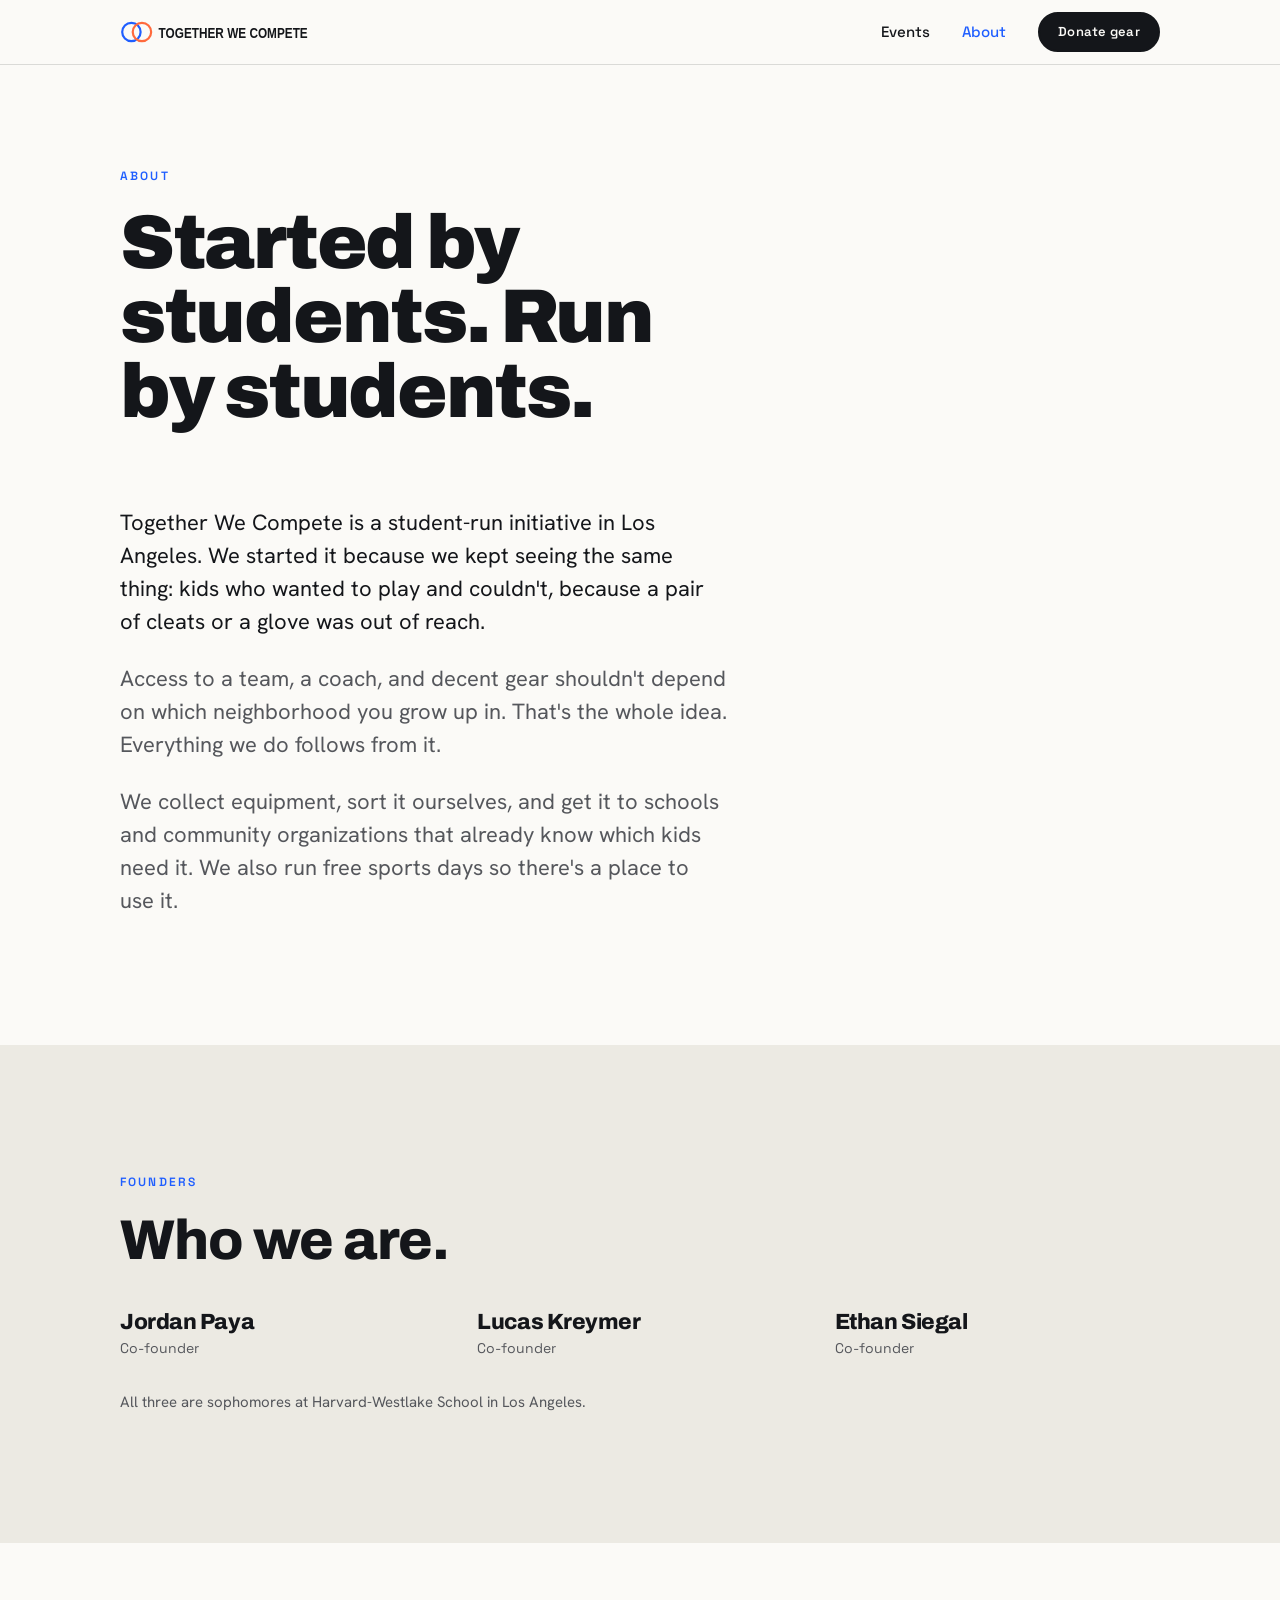
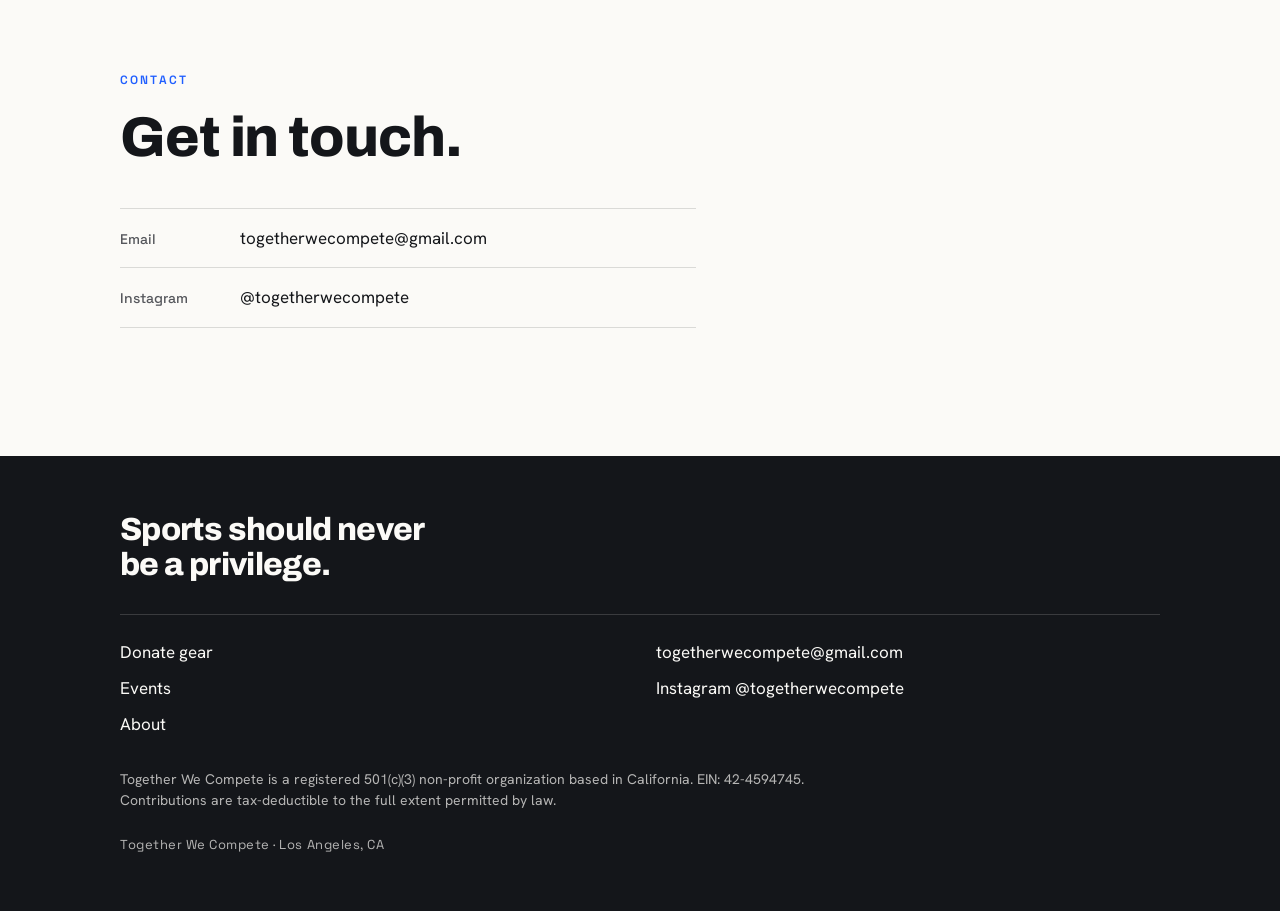
==== about.html @ 089eea36 "Events: Harvard-Westlake gear drive Oct 28 to Nov 19; date-range support Co-Authored-By: Claude Fabl" ====
<!DOCTYPE html>
<html lang="en">
<head>
  <meta charset="utf-8">
  <meta name="viewport" content="width=device-width, initial-scale=1">
  <title>About · Together We Compete</title>
  <meta name="description" content="Together We Compete was started by three students at Harvard-Westlake School in Los Angeles to get sports gear to kids who can't afford it.">
  <link rel="icon" href="assets/favicon.svg" type="image/svg+xml">
  <link rel="preconnect" href="https://fonts.googleapis.com">
  <link rel="preconnect" href="https://fonts.gstatic.com" crossorigin>
  <link href="https://fonts.googleapis.com/css2?family=Archivo:wght@800;900&family=Hanken+Grotesk:wght@400;500;600&family=Space+Grotesk:wght@500;600&display=swap" rel="stylesheet">
  <link rel="stylesheet" href="css/styles.css?v=d580a97">
</head>
<body>

  <a class="skip-link" href="#main">Skip to content</a>

  <!-- Shared header. If you change it here, change it in the other three pages too. -->
  <header class="site-header">
    <div class="container site-header__inner">
      <!-- Drop your logo file at assets/logo.svg. The placeholder there now is a stand-in. -->
      <a class="logo" href="index.html" aria-label="Together We Compete, home">
        <img src="assets/logo.svg" alt="Together We Compete" width="220" height="32">
      </a>

      <button class="nav-toggle" type="button" aria-expanded="false" aria-controls="site-nav">
        <span class="nav-toggle__label">Menu</span>
      </button>

      <nav class="site-nav" id="site-nav" aria-label="Main">
        <ul>
          <li><a href="events.html">Events</a></li>
          <li><a href="about.html" aria-current="page">About</a></li>
          <li><a class="button button--primary button--small" href="donate.html">Donate gear</a></li>
        </ul>
      </nav>
    </div>
  </header>

  <main id="main">

    <section class="page-head">
      <div class="container">
        <p class="eyebrow">About</p>
        <h1 class="page-head__title">Started by students. Run by students.</h1>
      </div>
    </section>

    <section class="section section--tight" aria-labelledby="why-heading">
      <div class="container">
        <h2 class="visually-hidden" id="why-heading">Why we do this</h2>
        <div class="prose">
        <p>Together We Compete is a student-run initiative in Los Angeles. We started it because we kept seeing the same thing: kids who wanted to play and couldn't, because a pair of cleats or a glove was out of reach.</p>
        <p>Access to a team, a coach, and decent gear shouldn't depend on which neighborhood you grow up in. That's the whole idea. Everything we do follows from it.</p>
        <p>We collect equipment, sort it ourselves, and get it to schools and community organizations that already know which kids need it. We also run free sports days so there's a place to use it.</p>
        </div>
      </div>
    </section>

    <section class="section section--alt" aria-labelledby="founders-heading">
      <div class="container">
        <p class="eyebrow">Founders</p>
        <h2 class="section__title" id="founders-heading">Who we are.</h2>
        <!-- Photos: drop files at assets/founders/jordan.jpg, lucas.jpg, ethan.jpg.
             Square or portrait, at least 800px wide. A missing file hides its slot. -->
        <ul class="founders">
          <li class="founder">
            <div class="founder__photo"><img src="assets/founders/jordan.jpg" alt="Jordan Paya" loading="lazy"></div>
            <h3 class="founder__name">Jordan Paya</h3>
            <p class="founder__role">Co-founder</p>
          </li>
          <li class="founder">
            <div class="founder__photo"><img src="assets/founders/lucas.jpg" alt="Lucas Kreymer" loading="lazy"></div>
            <h3 class="founder__name">Lucas Kreymer</h3>
            <p class="founder__role">Co-founder</p>
          </li>
          <li class="founder">
            <div class="founder__photo"><img src="assets/founders/ethan.jpg" alt="Ethan Siegal" loading="lazy"></div>
            <h3 class="founder__name">Ethan Siegal</h3>
            <p class="founder__role">Co-founder</p>
          </li>
        </ul>
        <p class="note">All three are sophomores at Harvard-Westlake School in Los Angeles.</p>
      </div>
    </section>

    <section class="section" aria-labelledby="contact-heading">
      <div class="container">
        <p class="eyebrow">Contact</p>
        <h2 class="section__title" id="contact-heading">Get in touch.</h2>
        <ul class="contact">
          <li><span class="contact__label">Email</span> <a href="mailto:togetherwecompete@gmail.com">togetherwecompete@gmail.com</a></li>
          <li><span class="contact__label">Instagram</span> <a href="https://instagram.com/togetherwecompete" rel="noopener">@togetherwecompete</a></li>
        </ul>
      </div>
    </section>
  </main>

  <!-- Shared footer. Same note as the header. -->
  <footer class="site-footer">
    <div class="container">
      <p class="site-footer__mission">Sports should never be a privilege.</p>
      <div class="site-footer__grid">
        <ul class="site-footer__links">
          <li><a href="donate.html">Donate gear</a></li>
          <li><a href="events.html">Events</a></li>
          <li><a href="about.html">About</a></li>
        </ul>
        <ul class="site-footer__links">
          <li><a href="mailto:togetherwecompete@gmail.com">togetherwecompete@gmail.com</a></li>
          <li><a href="https://instagram.com/togetherwecompete" rel="noopener">Instagram @togetherwecompete</a></li>
        </ul>
      </div>
      <p class="site-footer__legal">Together We Compete is a registered 501(c)(3) non-profit organization based in California. EIN: 42-4594745. Contributions are tax-deductible to the full extent permitted by law.</p>
      <p class="site-footer__meta">Together We Compete &middot; Los Angeles, CA</p>
    </div>
  </footer>

  <script src="js/main.js?v=d580a97"></script>
</body>
</html>
---- css/styles.css ----
/* Together We Compete — styles
   Mobile first. Breakpoints: 640px, 900px. */

:root {
  --ink: #14161a;
  --page: #fbfaf7;
  --surface: #eceae3;
  --body: #55575c;
  --blue: #1f5eff;
  --orange: #ff6a3d;
  --rule: rgba(20, 22, 26, 0.14);
  --rule-dark: rgba(251, 250, 247, 0.16);

  --font-head: "Archivo", "Arial Black", Arial, sans-serif;
  --font-body: "Hanken Grotesk", "Helvetica Neue", Arial, sans-serif;
  --font-label: "Space Grotesk", "Helvetica Neue", Arial, sans-serif;

  --container: 1120px;
  --gutter: 1.25rem;
  --section-y: 4.5rem;
}

@media (min-width: 640px) {
  :root { --gutter: 2rem; --section-y: 6rem; }
}
@media (min-width: 900px) {
  :root { --gutter: 2.5rem; --section-y: 8rem; }
}

/* Reset */
*, *::before, *::after { box-sizing: border-box; }
html { -webkit-text-size-adjust: 100%; scroll-behavior: smooth; }
@media (prefers-reduced-motion: reduce) { html { scroll-behavior: auto; } }
body {
  margin: 0;
  background: var(--page);
  color: var(--ink);
  font-family: var(--font-body);
  font-size: 1.0625rem;
  line-height: 1.55;
}
img { max-width: 100%; height: auto; display: block; }
h1, h2, h3, h4, p, ul, ol, dl, dd, figure { margin: 0; }
ul, ol { padding: 0; list-style: none; }
a { color: inherit; }
button, input, textarea { font: inherit; color: inherit; }

:focus-visible {
  outline: 3px solid var(--blue);
  outline-offset: 3px;
}
.band :focus-visible,
.site-footer :focus-visible {
  outline-color: var(--orange);
}

.skip-link {
  position: absolute;
  left: 1rem;
  top: -100%;
  z-index: 100;
  padding: 0.6rem 1rem;
  background: var(--ink);
  color: var(--page);
  text-decoration: none;
}
.skip-link:focus { top: 1rem; }

.container {
  width: 100%;
  max-width: var(--container);
  margin-inline: auto;
  padding-inline: var(--gutter);
}

/* Type */
.eyebrow {
  font-family: var(--font-label);
  font-weight: 600;
  font-size: 0.75rem;
  letter-spacing: 0.18em;
  text-transform: uppercase;
  color: var(--blue);
  margin-bottom: 1.25rem;
}
.band .eyebrow { color: var(--orange); }

h1, h2, h3, h4 {
  font-family: var(--font-head);
  font-weight: 800;
  letter-spacing: -0.02em;
  line-height: 1.05;
  text-wrap: balance;
}

.hero__title {
  font-weight: 900;
  font-size: clamp(2.75rem, 11vw, 4.75rem);
  letter-spacing: -0.03em;
  line-height: 0.95;
  max-width: 12ch;
}
.section__title {
  font-size: clamp(2rem, 6.5vw, 3.5rem);
  max-width: 18ch;
}
.section__lede,
.hero__lede {
  color: var(--body);
  font-size: 1.125rem;
  max-width: 34rem;
  margin-top: 1.5rem;
}
.band .section__lede { color: rgba(251, 250, 247, 0.78); }
.hero__lede { font-size: clamp(1.125rem, 2.4vw, 1.375rem); margin-top: 2rem; }

.placeholder {
  color: var(--orange);
  font-family: var(--font-label);
  font-weight: 500;
}
/* Orange fails contrast on light backgrounds, so placeholders there use blue. */
.section .placeholder,
.page-head .placeholder { color: var(--blue); }

/* Buttons */
.button {
  display: inline-flex;
  align-items: center;
  justify-content: center;
  min-height: 3.25rem;
  padding: 0 1.5rem;
  font-family: var(--font-label);
  font-weight: 600;
  font-size: 0.9375rem;
  letter-spacing: 0.02em;
  text-decoration: none;
  border: 2px solid var(--ink);
  border-radius: 999px;
  cursor: pointer;
  transition: background-color 120ms ease, color 120ms ease, border-color 120ms ease;
}
.button--primary { background: var(--ink); color: var(--page); }
.button--primary:hover { background: var(--blue); border-color: var(--blue); }
.button--secondary { background: transparent; color: var(--ink); }
.button--secondary:hover { border-color: var(--blue); color: var(--blue); }
.button--light { background: var(--page); color: var(--ink); border-color: var(--page); }
.button--light:hover { background: var(--orange); border-color: var(--orange); }
.button--small { min-height: 2.5rem; padding: 0 1.125rem; font-size: 0.8125rem; }
.button-row { display: flex; flex-wrap: wrap; gap: 0.75rem; margin-top: 2.5rem; }
.button-row .button { flex: 1 1 auto; }
@media (min-width: 640px) { .button-row .button { flex: 0 0 auto; } }

/* Header */
.site-header {
  position: sticky;
  top: 0;
  z-index: 50;
  background: var(--page);
  border-bottom: 1px solid var(--rule);
}
.site-header__inner {
  display: flex;
  align-items: center;
  justify-content: space-between;
  gap: 1rem;
  min-height: 4rem;
  flex-wrap: wrap;
}
.logo img { height: 28px; width: auto; }

.nav-toggle {
  background: none;
  border: 2px solid var(--ink);
  border-radius: 999px;
  padding: 0.4rem 1rem;
  font-family: var(--font-label);
  font-weight: 600;
  font-size: 0.8125rem;
  letter-spacing: 0.08em;
  text-transform: uppercase;
  cursor: pointer;
}
.nav-toggle[aria-expanded="true"] .nav-toggle__label::after { content: " ×"; }

.site-nav { display: none; flex-basis: 100%; padding-bottom: 1rem; }
.site-nav.is-open { display: block; }
.site-nav ul { display: flex; flex-direction: column; gap: 0.25rem; }
.site-nav a:not(.button) {
  display: block;
  padding: 0.75rem 0;
  font-family: var(--font-label);
  font-weight: 500;
  font-size: 0.9375rem;
  text-decoration: none;
  border-bottom: 1px solid var(--rule);
}
.site-nav a:not(.button):hover,
.site-nav a[aria-current="page"] { color: var(--blue); }
.site-nav .button { margin-top: 0.75rem; align-self: flex-start; }

@media (min-width: 900px) {
  .nav-toggle { display: none; }
  .site-nav { display: block; flex-basis: auto; padding: 0; }
  .site-nav ul { flex-direction: row; align-items: center; gap: 2rem; }
  .site-nav a:not(.button) { padding: 0; border: 0; }
  .site-nav .button { margin: 0; }
}

/* Sections */
.hero { padding-block: calc(var(--section-y) * 0.9) var(--section-y); }
.hero__inner { display: grid; gap: 3rem; }
.hero__visual {
  position: relative;
  aspect-ratio: 4 / 3;
}
.hero__visual canvas {
  position: absolute;
  inset: 0;
  width: 100%;
  height: 100%;
  display: block;
  opacity: 0;
  transition: opacity 600ms ease;
  touch-action: pan-y;
  cursor: grab;
}
.hero__visual canvas.is-ready { opacity: 1; }
.hero__visual canvas.is-grabbing { cursor: grabbing; }
@media (min-width: 900px) {
  .hero { padding-block: calc(var(--section-y) * 0.75) var(--section-y); }
  .hero__inner { grid-template-columns: 1.15fr 0.85fr; align-items: center; gap: 4rem; }
  .hero__visual { aspect-ratio: 4 / 5; }
}
.section { padding-block: var(--section-y); }
.section--tight { padding-top: 0; }
[id] { scroll-margin-top: 4.5rem; }

.page-head { padding-block: calc(var(--section-y) * 0.8) calc(var(--section-y) * 0.6); }
.page-head__title {
  font-weight: 900;
  font-size: clamp(2.5rem, 9vw, 4.75rem);
  letter-spacing: -0.03em;
  line-height: 0.98;
  max-width: 14ch;
}

.band { background: var(--ink); color: var(--page); padding-block: var(--section-y); }
.band__inner { display: grid; gap: 2rem; }
.band__action { display: flex; align-items: end; }
.band__action .button { width: 100%; }
@media (min-width: 640px) { .band__action .button { width: auto; } }
@media (min-width: 900px) {
  .band__inner { grid-template-columns: 1fr auto; align-items: end; gap: 4rem; }
}

.section__more { margin-top: 2rem; font-family: var(--font-label); font-weight: 600; font-size: 0.9375rem; }
.section__more a { text-decoration: none; border-bottom: 2px solid var(--ink); padding-bottom: 0.15rem; }
.section__more a:hover { color: var(--blue); border-color: var(--blue); }

.visually-hidden {
  position: absolute;
  width: 1px; height: 1px;
  padding: 0; margin: -1px;
  overflow: hidden;
  clip: rect(0 0 0 0);
  white-space: nowrap;
  border: 0;
}

/* Prose (about page) */
.prose { max-width: 38rem; }
.prose p { font-size: clamp(1.125rem, 2.2vw, 1.375rem); line-height: 1.5; }
.prose p + p { margin-top: 1.5rem; }
.prose p:first-of-type { color: var(--ink); }
.prose p:not(:first-of-type) { color: var(--body); }
.section--alt { background: var(--surface); }

/* Steps */
.steps {
  display: grid;
  gap: 2.5rem;
  margin-top: 3.5rem;
  padding-top: 2.5rem;
  border-top: 1px solid var(--rule);
}
@media (min-width: 900px) { .steps { grid-template-columns: repeat(3, 1fr); gap: 3rem; } }
.step__number {
  display: block;
  font-family: var(--font-label);
  font-weight: 600;
  font-size: 0.8125rem;
  letter-spacing: 0.18em;
  color: var(--blue);
  margin-bottom: 1rem;
}
.step__title { font-size: 1.5rem; margin-bottom: 0.75rem; }
.step p { color: var(--body); max-width: 28rem; }

/* Donate */
.split { display: grid; gap: 2.5rem; }
@media (min-width: 640px) { .split { grid-template-columns: 1fr 1fr; gap: 3rem; } }
.list-heading { font-size: 1.25rem; margin-bottom: 1rem; }
.plain-list li {
  padding: 0.6rem 0;
  border-bottom: 1px solid var(--rule);
}
.note { color: var(--body); margin-top: 1.25rem; font-size: 0.9375rem; }

.methods { display: grid; gap: 1.5rem; margin-top: 3rem; max-width: 44rem; }
@media (min-width: 640px) { .methods { grid-template-columns: repeat(2, 1fr); gap: 2rem; } }
.method { padding-top: 1rem; border-top: 2px solid var(--ink); }
.method__title { font-size: 1.125rem; margin-bottom: 0.5rem; }
.method p { color: var(--body); font-size: 0.9375rem; }

/* Form */
.form { margin-top: 4rem; max-width: 44rem; }
.form__title { font-size: 1.5rem; margin-bottom: 1.75rem; }
.form__grid { display: grid; gap: 1.25rem; }
@media (min-width: 640px) {
  .form__grid { grid-template-columns: 1fr 1fr; gap: 1.5rem 1.25rem; }
  .field--full { grid-column: 1 / -1; }
}
.field { display: flex; flex-direction: column; gap: 0.4rem; }
fieldset.field { border: 0; padding: 0; margin: 0; min-width: 0; }
.field label, .field legend {
  font-family: var(--font-label);
  font-weight: 500;
  font-size: 0.875rem;
  padding: 0;
}
.optional { color: var(--body); font-weight: 400; }
.field input[type="text"],
.field input[type="email"],
.field input[type="tel"],
.field input[type="number"],
.field textarea {
  width: 100%;
  padding: 0.8rem 0.9rem;
  background: var(--page);
  border: 1.5px solid var(--ink);
  border-radius: 6px;
}
.field textarea { resize: vertical; }
.field input::placeholder, .field textarea::placeholder { color: #7a7c80; }
.radio-group { display: flex; flex-wrap: wrap; gap: 0.5rem 1.5rem; margin-top: 0.25rem; }
.radio { display: inline-flex; align-items: center; gap: 0.5rem; font-family: var(--font-body); font-size: 1rem; }
.radio input { width: 1.125rem; height: 1.125rem; accent-color: var(--blue); margin: 0; }
.form .button { margin-top: 1.75rem; width: 100%; }
@media (min-width: 640px) { .form .button { width: auto; } }
.form__notice {
  margin-top: 1rem;
  padding: 0.9rem 1rem;
  border-left: 3px solid var(--orange);
  color: var(--ink);
  font-size: 0.9375rem;
}

/* Events */
.events { margin-top: 3rem; border-top: 1px solid var(--rule); }
.events--top { margin-top: 0; }
.events--top + .events-empty { margin-top: 0; }
.event {
  display: grid;
  gap: 0.35rem 1.5rem;
  padding: 1.75rem 0;
  border-bottom: 1px solid var(--rule);
  grid-template-columns: 5rem 1fr;
  grid-template-areas:
    "date sport"
    "date title"
    "date where"
    "date desc"
    "date link";
}
.event__date {
  grid-area: date;
  font-family: var(--font-head);
  font-weight: 800;
  letter-spacing: -0.02em;
  line-height: 1;
}
.event__date-month {
  display: block;
  font-family: var(--font-label);
  font-weight: 600;
  font-size: 0.75rem;
  letter-spacing: 0.18em;
  text-transform: uppercase;
  color: var(--blue);
  margin-bottom: 0.35rem;
}
.event__date-day { font-size: 2.25rem; }
.event__date-through {
  display: block;
  margin-top: 0.4rem;
  font-family: var(--font-label);
  font-weight: 500;
  font-size: 0.75rem;
  letter-spacing: 0.04em;
  color: var(--body);
  white-space: nowrap;
}
.event__sport {
  grid-area: sport;
  font-family: var(--font-label);
  font-weight: 500;
  font-size: 0.8125rem;
  letter-spacing: 0.08em;
  text-transform: uppercase;
  color: var(--body);
}
.event__title { grid-area: title; font-size: 1.375rem; }
.event__where { grid-area: where; color: var(--body); }
.event__desc { grid-area: desc; color: var(--body); margin-top: 0.5rem; max-width: 36rem; }
.event__link { grid-area: link; margin-top: 0.5rem; font-family: var(--font-label); font-weight: 600; font-size: 0.9375rem; }
.event__link:hover { color: var(--blue); }
@media (min-width: 640px) {
  .event { grid-template-columns: 7rem 1fr auto; grid-template-areas:
    "date sport link"
    "date title link"
    "date where link"
    "date desc link"; align-items: start; }
  .event__link { margin-top: 0.25rem; align-self: center; }
}
.events-empty {
  margin-top: 3rem;
  padding: 2rem 0;
  border-top: 1px solid var(--rule);
  border-bottom: 1px solid var(--rule);
  color: var(--body);
  max-width: 32rem;
}

/* Facts */
.facts { max-width: 36rem; margin-top: 2.5rem; }
.facts li { padding: 1rem 0; border-top: 1px solid var(--rule); font-size: 1.0625rem; }
.facts li:last-child { border-bottom: 1px solid var(--rule); }

/* Founders */
.founders { display: grid; gap: 2rem; margin-top: 2.5rem; }
@media (min-width: 640px) { .founders { grid-template-columns: repeat(3, 1fr); gap: 2rem; } }
.founder { display: grid; gap: 0.25rem; }
.founder__photo {
  aspect-ratio: 1 / 1;
  overflow: hidden;
  border-radius: 12px;
  background: var(--page);
  margin-bottom: 0.75rem;
}
.founder__photo img { width: 100%; height: 100%; object-fit: cover; }
.founder__name { font-size: 1.375rem; }
.founder__role { color: var(--body); font-family: var(--font-label); font-size: 0.875rem; }
.founders + .note { margin-top: 2rem; }

/* Pillars (Mini Olympics) */
.pillars { display: grid; gap: 2rem; margin-top: 3rem; }
@media (min-width: 900px) { .pillars { grid-template-columns: repeat(3, 1fr); gap: 2.5rem; } }
.pillar { padding-top: 1.25rem; border-top: 2px solid var(--blue); }
.pillar__title { font-size: 1.25rem; margin-bottom: 0.6rem; }
.pillar p { color: var(--body); max-width: 26rem; }

/* Contact */
.contact { margin-top: 2.5rem; max-width: 36rem; }
.contact li { display: flex; gap: 1.5rem; align-items: baseline; padding: 1rem 0; border-top: 1px solid var(--rule); }
.contact li:last-child { border-bottom: 1px solid var(--rule); }
.contact__label { flex: 0 0 6rem; font-family: var(--font-label); font-weight: 500; font-size: 0.875rem; color: var(--body); }
.contact a { text-decoration: none; }
.contact a:hover { text-decoration: underline; }

/* Footer */
.site-footer {
  background: var(--ink);
  color: var(--page);
  padding-block: 3.5rem;
}
.site-footer__mission {
  font-family: var(--font-head);
  font-weight: 800;
  font-size: clamp(1.5rem, 4vw, 2rem);
  letter-spacing: -0.02em;
  line-height: 1.1;
  max-width: 16ch;
}
.site-footer__grid {
  display: grid;
  gap: 1.5rem;
  margin-top: 2rem;
  padding-top: 1.5rem;
  border-top: 1px solid var(--rule-dark);
}
@media (min-width: 640px) { .site-footer__grid { grid-template-columns: 1fr 1fr; gap: 2rem; } }
.site-footer__links { display: flex; flex-direction: column; gap: 0.6rem; }
.site-footer__links a[aria-current="page"] { color: var(--orange); }
.site-footer__links a { text-decoration: none; }
.site-footer__links a:hover { text-decoration: underline; }
.site-footer__legal {
  margin-top: 2rem;
  max-width: 44rem;
  font-size: 0.875rem;
  line-height: 1.5;
  color: rgba(251, 250, 247, 0.7);
}
.site-footer__meta {
  margin-top: 1.5rem;
  font-family: var(--font-label);
  font-size: 0.8125rem;
  letter-spacing: 0.04em;
  color: rgba(251, 250, 247, 0.7);
}
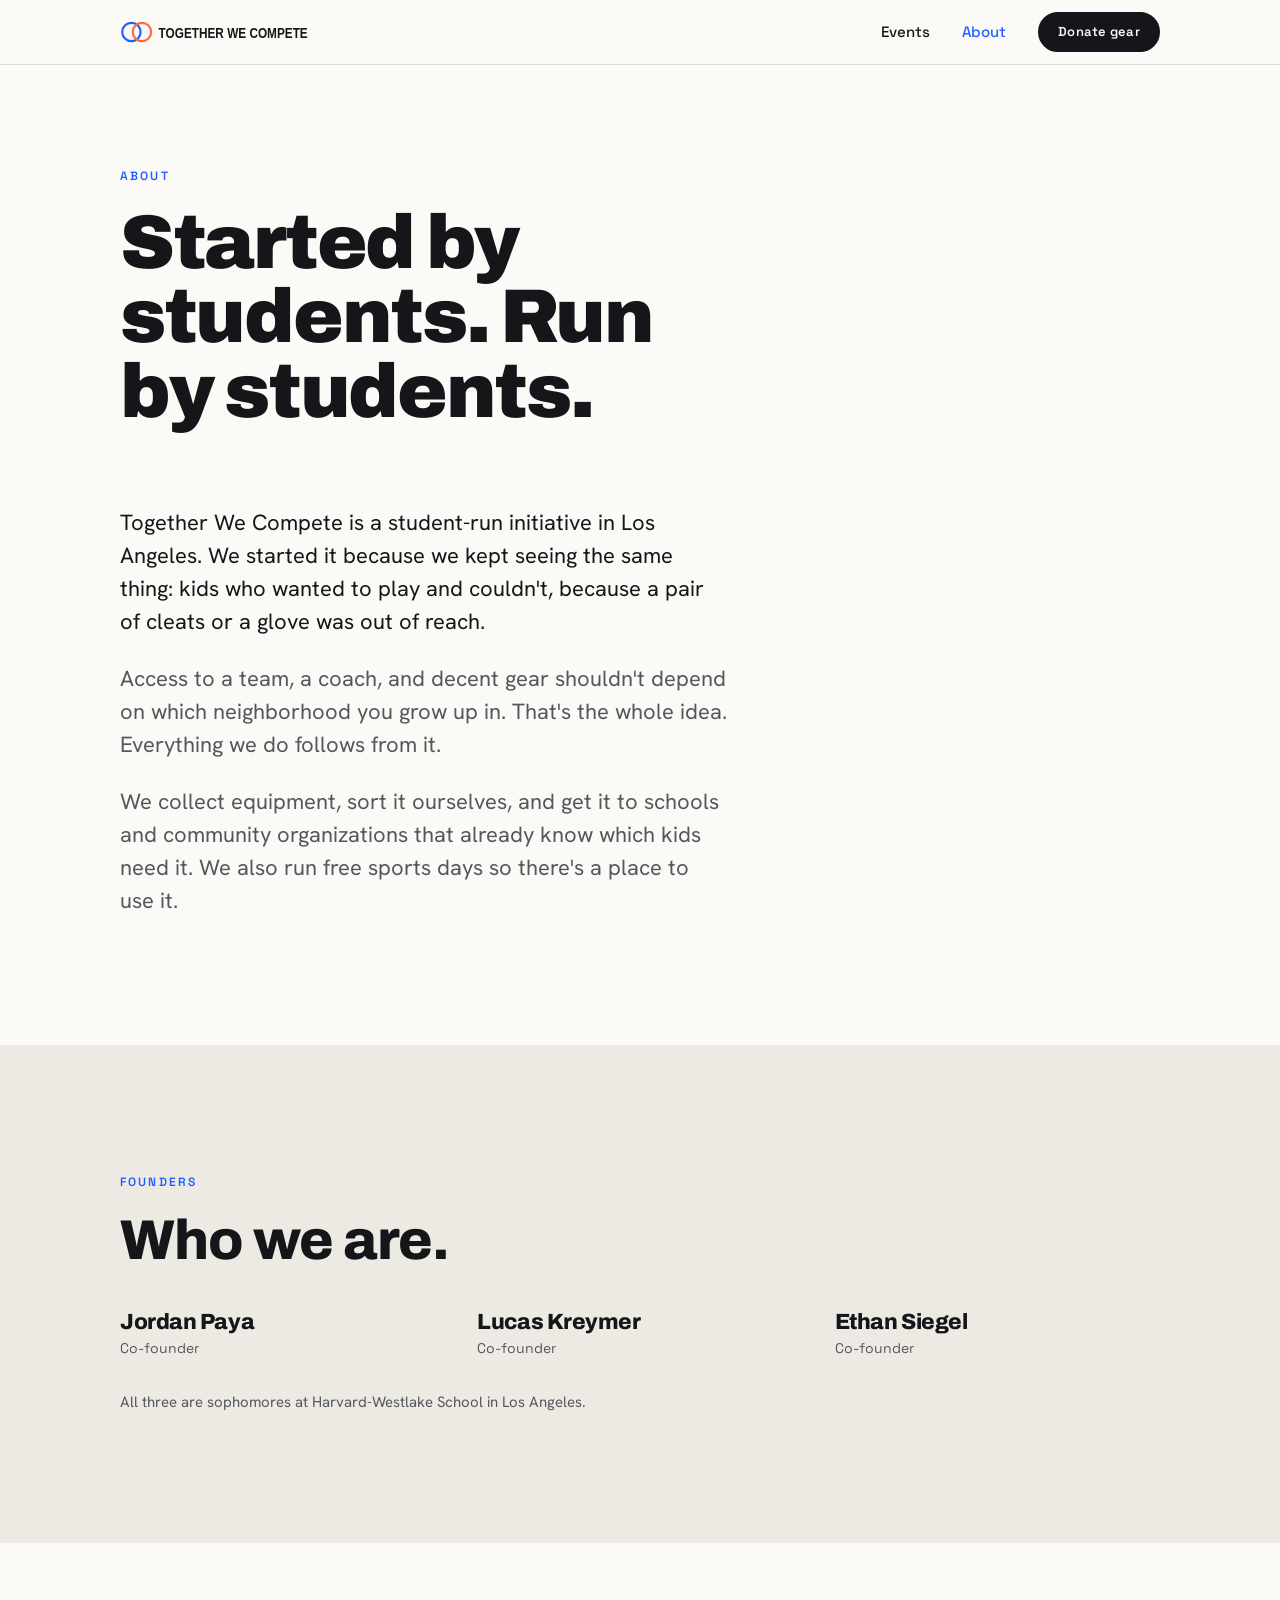
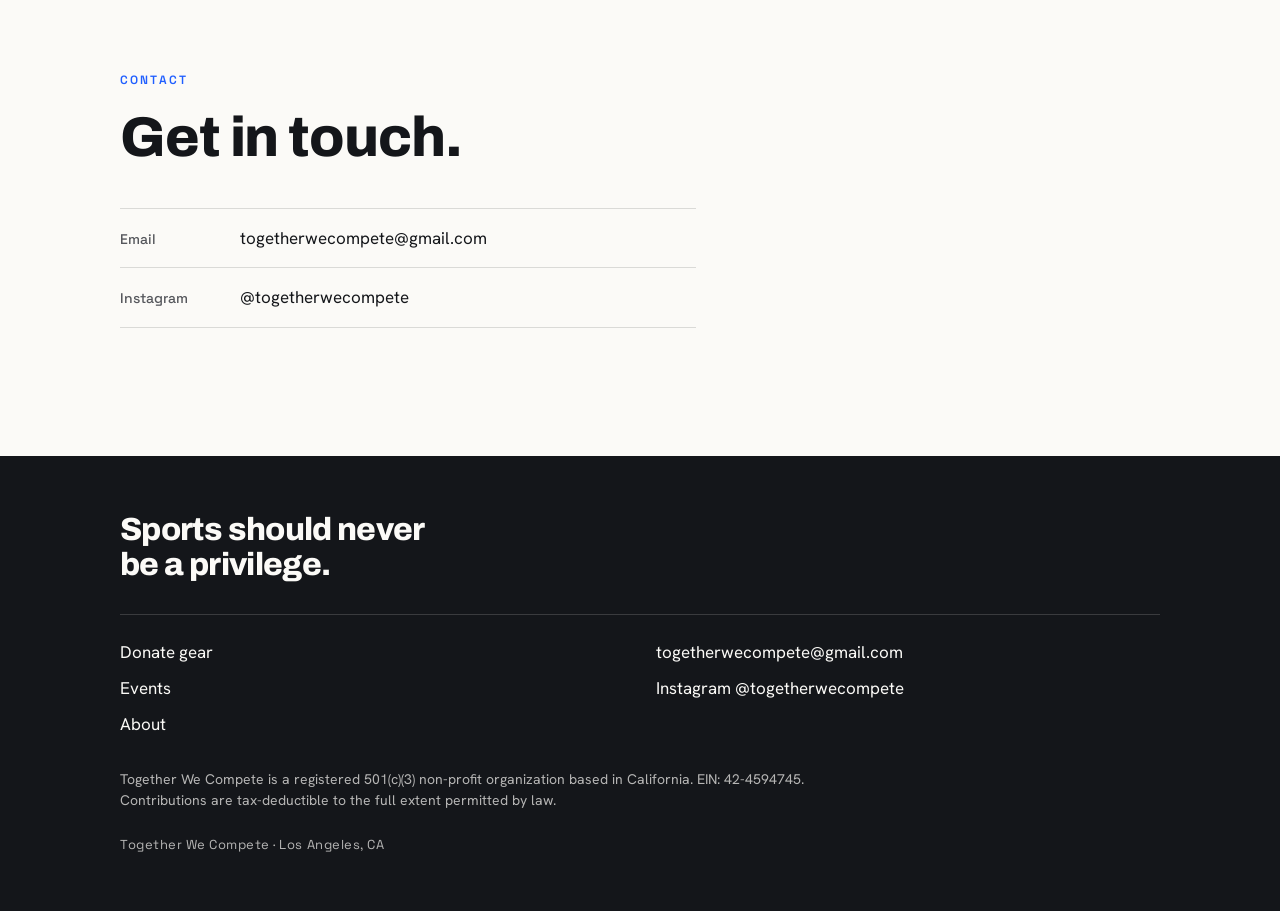
==== commit 3a9bfd8d: "Fix spelling: Ethan Siegel Co-Authored-By: Claude Fable 5.1 <noreply@anthropic.com>" ====
--- a/about.html
+++ b/about.html
@@ -75,8 +75,8 @@
             <p class="founder__role">Co-founder</p>
           </li>
           <li class="founder">
-            <div class="founder__photo"><img src="assets/founders/ethan.jpg" alt="Ethan Siegal" loading="lazy"></div>
-            <h3 class="founder__name">Ethan Siegal</h3>
+            <div class="founder__photo"><img src="assets/founders/ethan.jpg" alt="Ethan Siegel" loading="lazy"></div>
+            <h3 class="founder__name">Ethan Siegel</h3>
             <p class="founder__role">Co-founder</p>
           </li>
         </ul>
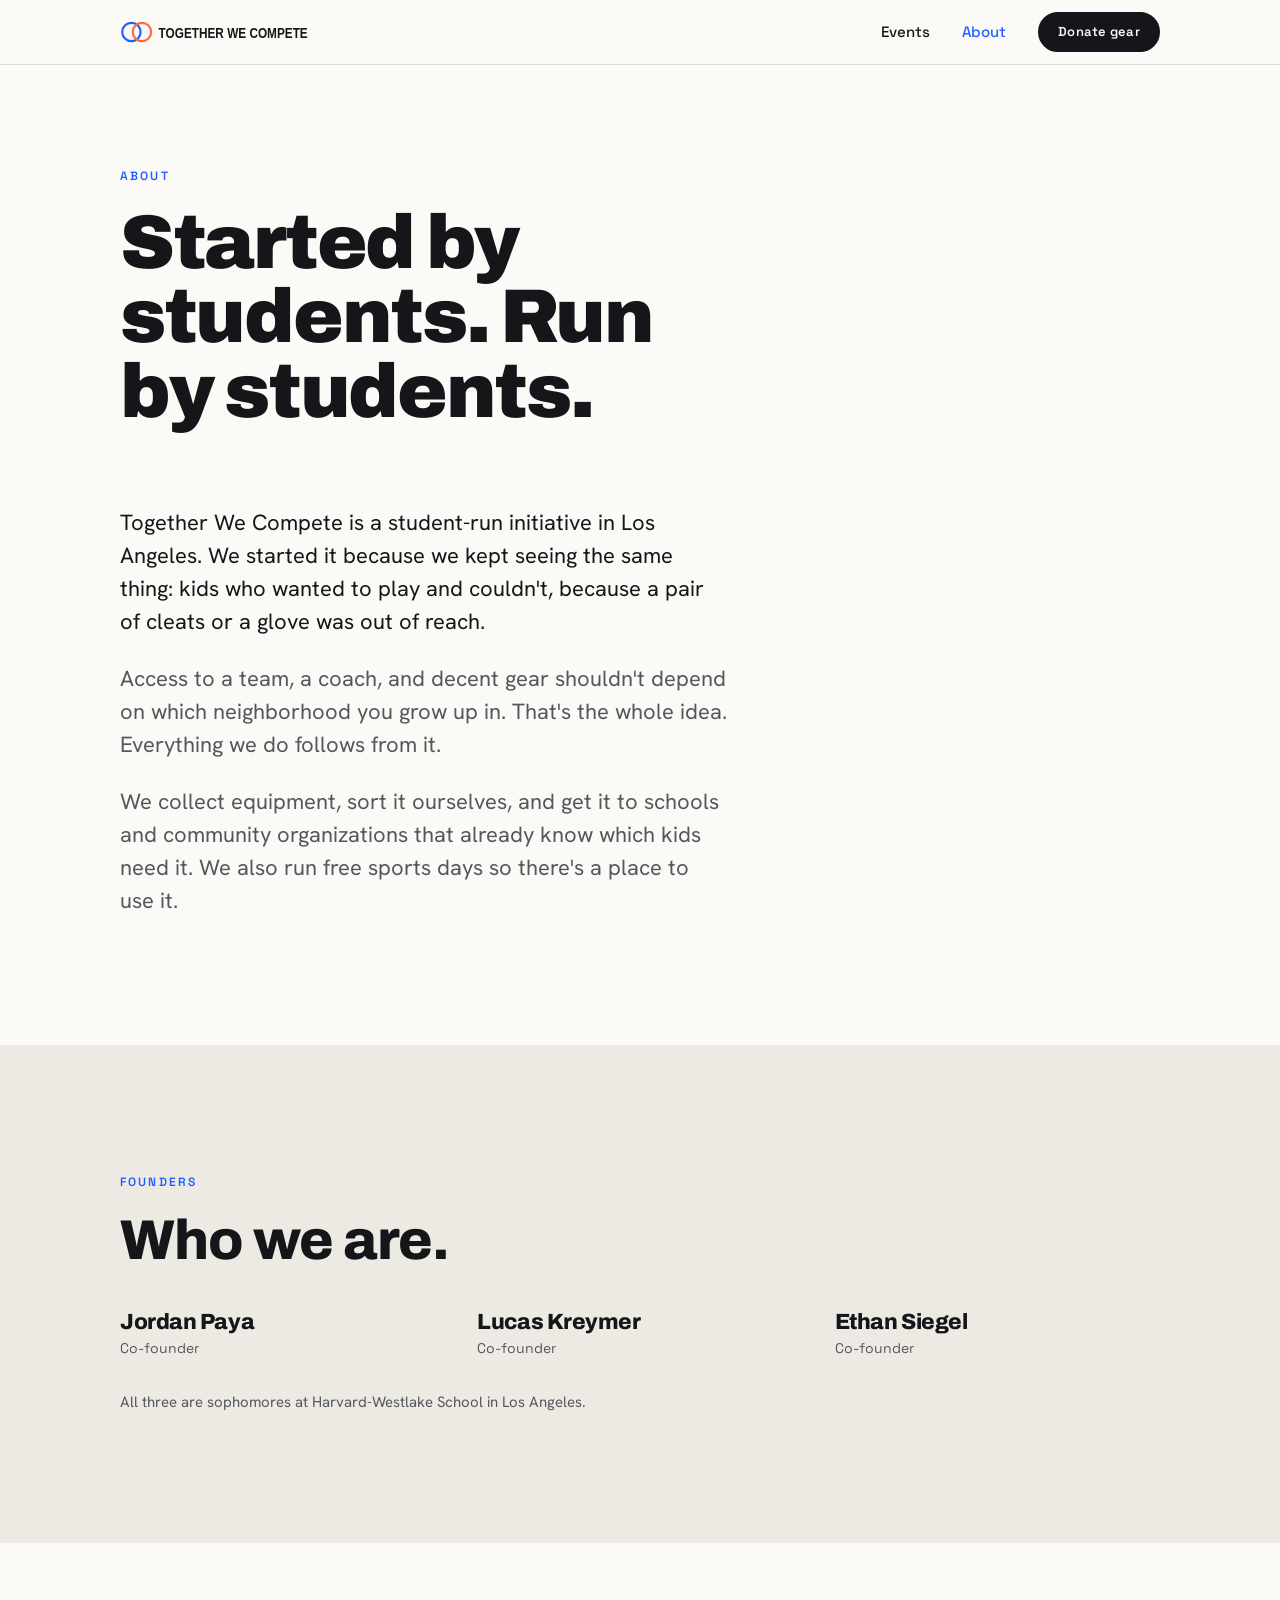
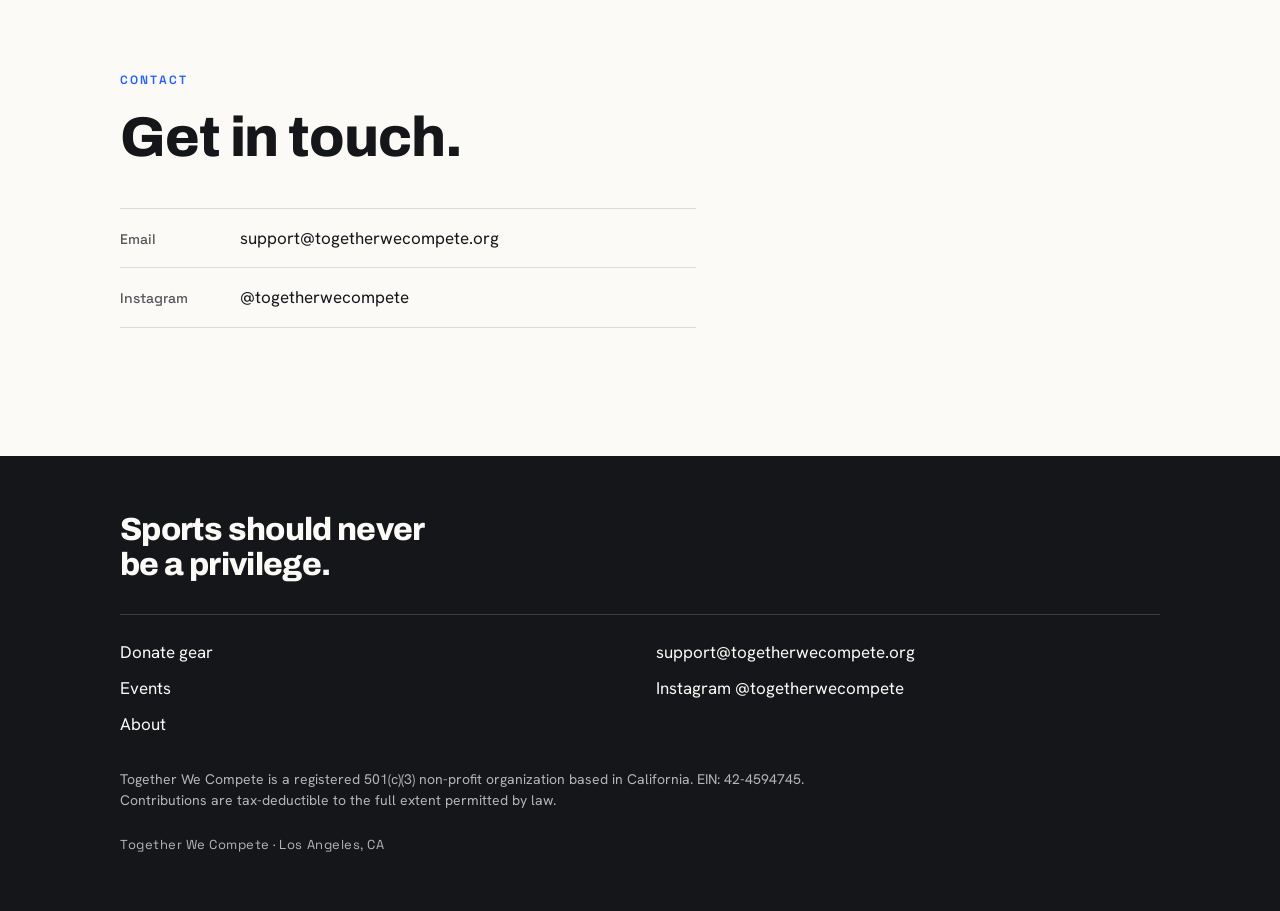
==== commit 53fc8f8a: "No more placeholders: drop-off window, support@ email, form sends by email Co-Authored-By: Claude Fa" ====
--- a/about.html
+++ b/about.html
@@ -9,7 +9,7 @@
   <link rel="preconnect" href="https://fonts.googleapis.com">
   <link rel="preconnect" href="https://fonts.gstatic.com" crossorigin>
   <link href="https://fonts.googleapis.com/css2?family=Archivo:wght@800;900&family=Hanken+Grotesk:wght@400;500;600&family=Space+Grotesk:wght@500;600&display=swap" rel="stylesheet">
-  <link rel="stylesheet" href="css/styles.css?v=d580a97">
+  <link rel="stylesheet" href="css/styles.css?v=3a9bfd8">
 </head>
 <body>
 
@@ -18,7 +18,6 @@
   <!-- Shared header. If you change it here, change it in the other three pages too. -->
   <header class="site-header">
     <div class="container site-header__inner">
-      <!-- Drop your logo file at assets/logo.svg. The placeholder there now is a stand-in. -->
       <a class="logo" href="index.html" aria-label="Together We Compete, home">
         <img src="assets/logo.svg" alt="Together We Compete" width="220" height="32">
       </a>
@@ -89,7 +88,7 @@
         <p class="eyebrow">Contact</p>
         <h2 class="section__title" id="contact-heading">Get in touch.</h2>
         <ul class="contact">
-          <li><span class="contact__label">Email</span> <a href="mailto:togetherwecompete@gmail.com">togetherwecompete@gmail.com</a></li>
+          <li><span class="contact__label">Email</span> <a href="mailto:support@togetherwecompete.org">support@togetherwecompete.org</a></li>
           <li><span class="contact__label">Instagram</span> <a href="https://instagram.com/togetherwecompete" rel="noopener">@togetherwecompete</a></li>
         </ul>
       </div>
@@ -107,7 +106,7 @@
           <li><a href="about.html">About</a></li>
         </ul>
         <ul class="site-footer__links">
-          <li><a href="mailto:togetherwecompete@gmail.com">togetherwecompete@gmail.com</a></li>
+          <li><a href="mailto:support@togetherwecompete.org">support@togetherwecompete.org</a></li>
           <li><a href="https://instagram.com/togetherwecompete" rel="noopener">Instagram @togetherwecompete</a></li>
         </ul>
       </div>
@@ -116,6 +115,6 @@
     </div>
   </footer>
 
-  <script src="js/main.js?v=d580a97"></script>
+  <script src="js/main.js?v=3a9bfd8"></script>
 </body>
 </html>
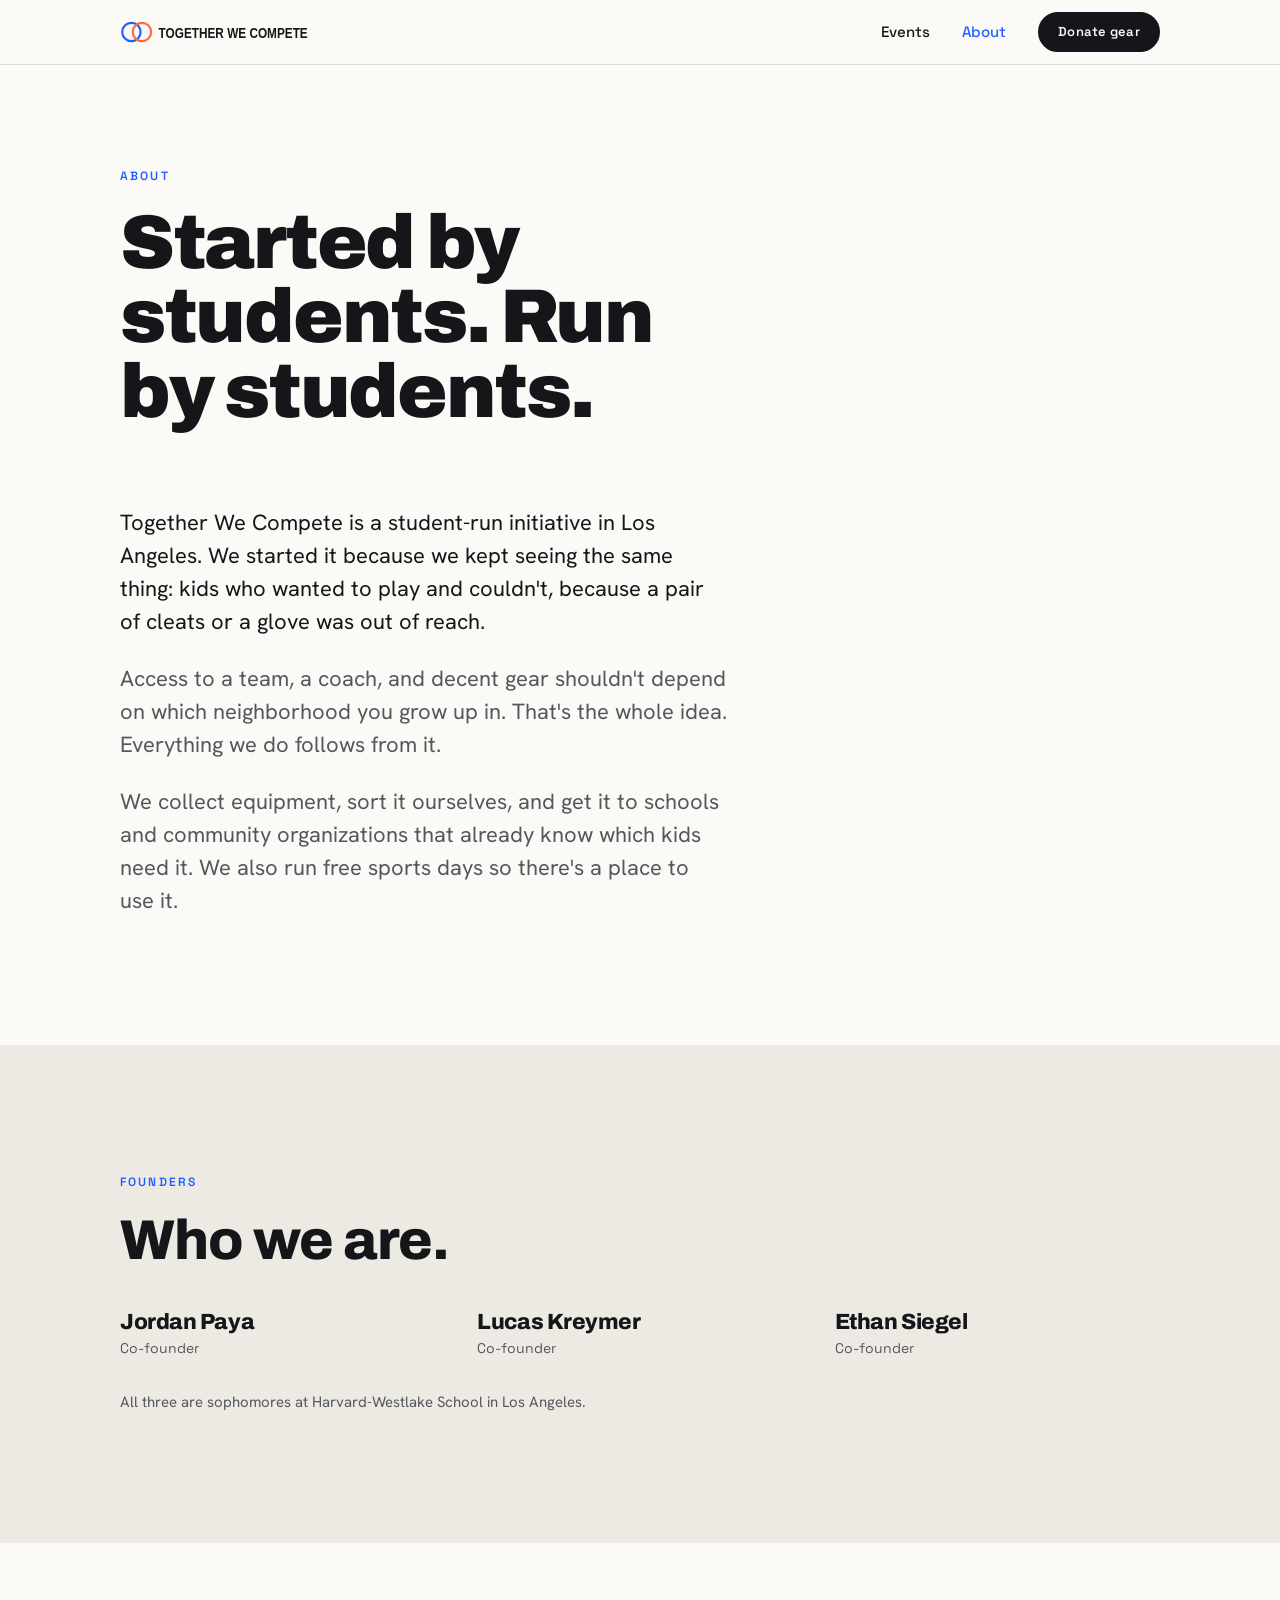
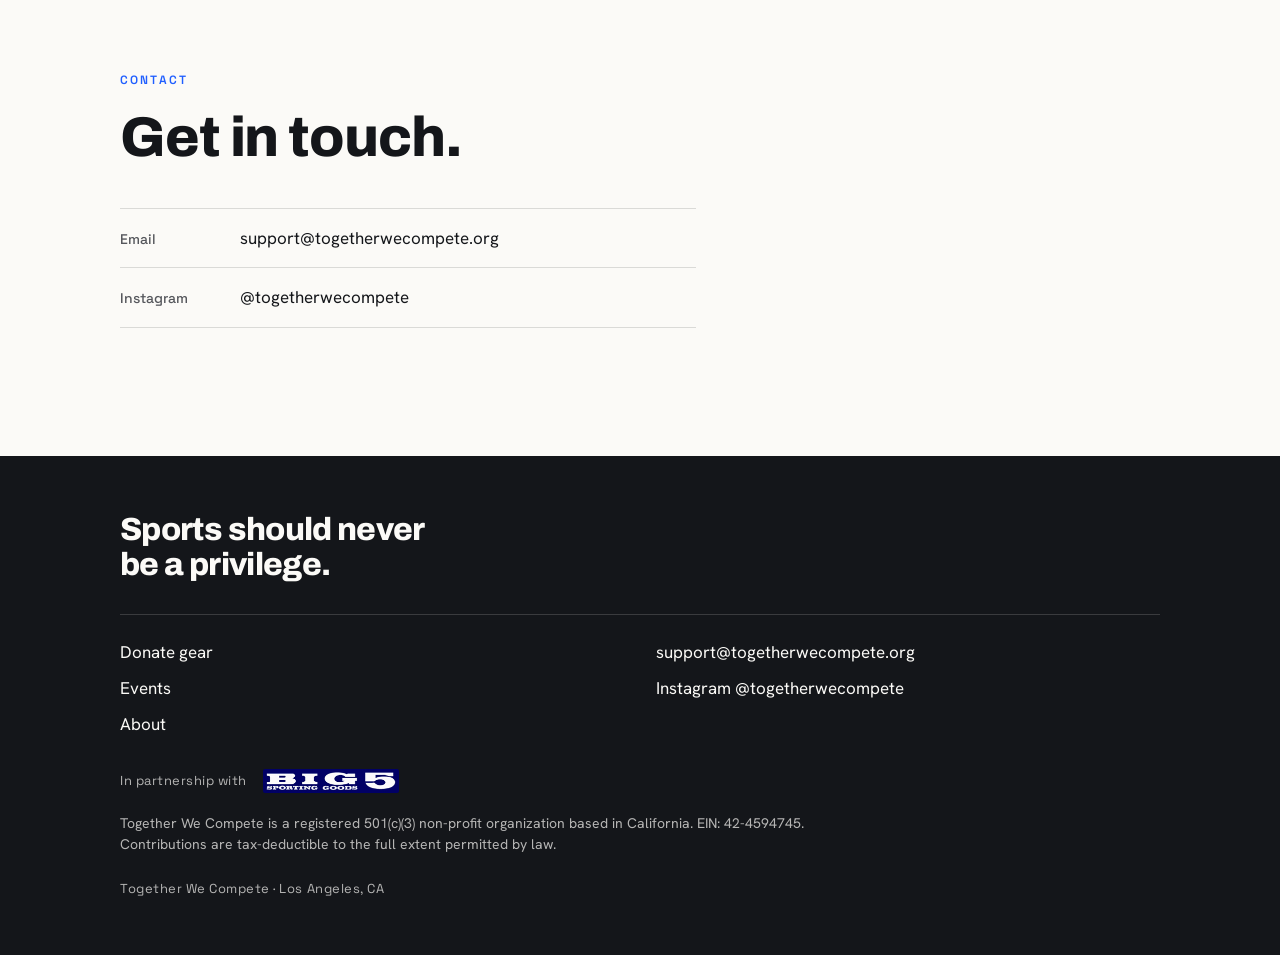
==== commit d8642862: "Add Big 5 Sporting Goods partner card and footer line Co-Authored-By: Claude Fable 5.2 <noreply@anth" ====
--- a/about.html
+++ b/about.html
@@ -9,13 +9,21 @@
   <link rel="preconnect" href="https://fonts.googleapis.com">
   <link rel="preconnect" href="https://fonts.gstatic.com" crossorigin>
   <link href="https://fonts.googleapis.com/css2?family=Archivo:wght@800;900&family=Hanken+Grotesk:wght@400;500;600&family=Space+Grotesk:wght@500;600&display=swap" rel="stylesheet">
-  <link rel="stylesheet" href="css/styles.css?v=3a9bfd8">
+  <link rel="stylesheet" href="css/styles.css?v=b45af19">
 </head>
 <body>
 
   <a class="skip-link" href="#main">Skip to content</a>
 
   <!-- Shared header. If you change it here, change it in the other three pages too. -->
+  <div class="announce" data-until="2026-11-13">
+    <div class="container announce__inner">
+      <span class="announce__label">This week</span>
+      <p class="announce__text"><span class="announce__long">Gear drive at Harvard-Westlake Upper School, Monday to Friday, November 9 to 13.</span><span class="announce__short">Gear drive at Harvard-Westlake, Nov 9 to 13.</span></p>
+      <a class="announce__link" href="donate.html">What to bring</a>
+    </div>
+  </div>
+
   <header class="site-header">
     <div class="container site-header__inner">
       <a class="logo" href="index.html" aria-label="Together We Compete, home">
@@ -110,11 +118,15 @@
           <li><a href="https://instagram.com/togetherwecompete" rel="noopener">Instagram @togetherwecompete</a></li>
         </ul>
       </div>
+      <p class="site-footer__partner">
+        <span>In partnership with</span>
+        <a href="https://www.big5sportinggoods.com/" rel="noopener"><img src="assets/partners/big5.png" alt="Big 5 Sporting Goods" width="266" height="47" loading="lazy"></a>
+      </p>
       <p class="site-footer__legal">Together We Compete is a registered 501(c)(3) non-profit organization based in California. EIN: 42-4594745. Contributions are tax-deductible to the full extent permitted by law.</p>
       <p class="site-footer__meta">Together We Compete &middot; Los Angeles, CA</p>
     </div>
   </footer>
 
-  <script src="js/main.js?v=3a9bfd8"></script>
+  <script src="js/main.js?v=b45af19"></script>
 </body>
 </html>
--- a/css/styles.css
+++ b/css/styles.css
@@ -50,9 +50,11 @@
   outline-offset: 3px;
 }
 .band :focus-visible,
-.site-footer :focus-visible {
+.site-footer :focus-visible,
+.announce :focus-visible {
   outline-color: var(--orange);
 }
+.band :focus-visible { outline-color: var(--page); }
 
 .skip-link {
   position: absolute;
@@ -83,7 +85,7 @@
   color: var(--blue);
   margin-bottom: 1.25rem;
 }
-.band .eyebrow { color: var(--orange); }
+.band .eyebrow { color: var(--page); opacity: 0.85; }
 
 h1, h2, h3, h4 {
   font-family: var(--font-head);
@@ -111,7 +113,7 @@
   max-width: 34rem;
   margin-top: 1.5rem;
 }
-.band .section__lede { color: rgba(251, 250, 247, 0.78); }
+.band .section__lede { color: rgba(251, 250, 247, 0.88); }
 .hero__lede { font-size: clamp(1.125rem, 2.4vw, 1.375rem); margin-top: 2rem; }
 
 .placeholder {
@@ -145,7 +147,7 @@
 .button--secondary { background: transparent; color: var(--ink); }
 .button--secondary:hover { border-color: var(--blue); color: var(--blue); }
 .button--light { background: var(--page); color: var(--ink); border-color: var(--page); }
-.button--light:hover { background: var(--orange); border-color: var(--orange); }
+.button--light:hover { background: var(--ink); color: var(--page); border-color: var(--ink); }
 .button--small { min-height: 2.5rem; padding: 0 1.125rem; font-size: 0.8125rem; }
 .button-row { display: flex; flex-wrap: wrap; gap: 0.75rem; margin-top: 2.5rem; }
 .button-row .button { flex: 1 1 auto; }
@@ -245,8 +247,32 @@
   max-width: 14ch;
 }
 
-.band { background: var(--ink); color: var(--page); padding-block: var(--section-y); }
-.band__inner { display: grid; gap: 2rem; }
+.band {
+  position: relative;
+  overflow: hidden;
+  background: var(--blue);
+  color: var(--page);
+  padding-block: var(--section-y);
+}
+/* Logo motif: two overlapping outlined circles, bleeding off the right edge */
+.band::before, .band::after {
+  content: "";
+  position: absolute;
+  top: 50%;
+  width: 34rem; height: 34rem;
+  border: 3px solid rgba(251, 250, 247, 0.22);
+  border-radius: 50%;
+  transform: translateY(-50%);
+  pointer-events: none;
+}
+.band::before { right: -12rem; }
+.band::after  { right: 4rem; border-color: var(--orange); opacity: 0.9; }
+@media (max-width: 899px) {
+  .band::before, .band::after { width: 22rem; height: 22rem; top: auto; bottom: -14rem; transform: none; }
+  .band::before { right: -10rem; }
+  .band::after { right: 0; }
+}
+.band__inner { position: relative; display: grid; gap: 2rem; }
 .band__action { display: flex; align-items: end; }
 .band__action .button { width: 100%; }
 @media (min-width: 640px) { .band__action .button { width: auto; } }
@@ -285,6 +311,8 @@
   border-top: 1px solid var(--rule);
 }
 @media (min-width: 900px) { .steps { grid-template-columns: repeat(3, 1fr); gap: 3rem; } }
+.step { padding-top: 1.25rem; border-top: 2px solid var(--ink); transition: border-color 160ms ease; }
+.step:hover { border-color: var(--blue); }
 .step__number {
   display: block;
   font-family: var(--font-label);
@@ -312,49 +340,6 @@
 .method { padding-top: 1rem; border-top: 2px solid var(--ink); }
 .method__title { font-size: 1.125rem; margin-bottom: 0.5rem; }
 .method p { color: var(--body); font-size: 0.9375rem; }
-
-/* Form */
-.form { margin-top: 4rem; max-width: 44rem; }
-.form__title { font-size: 1.5rem; margin-bottom: 1.75rem; }
-.form__grid { display: grid; gap: 1.25rem; }
-@media (min-width: 640px) {
-  .form__grid { grid-template-columns: 1fr 1fr; gap: 1.5rem 1.25rem; }
-  .field--full { grid-column: 1 / -1; }
-}
-.field { display: flex; flex-direction: column; gap: 0.4rem; }
-fieldset.field { border: 0; padding: 0; margin: 0; min-width: 0; }
-.field label, .field legend {
-  font-family: var(--font-label);
-  font-weight: 500;
-  font-size: 0.875rem;
-  padding: 0;
-}
-.optional { color: var(--body); font-weight: 400; }
-.field input[type="text"],
-.field input[type="email"],
-.field input[type="tel"],
-.field input[type="number"],
-.field textarea {
-  width: 100%;
-  padding: 0.8rem 0.9rem;
-  background: var(--page);
-  border: 1.5px solid var(--ink);
-  border-radius: 6px;
-}
-.field textarea { resize: vertical; }
-.field input::placeholder, .field textarea::placeholder { color: #7a7c80; }
-.radio-group { display: flex; flex-wrap: wrap; gap: 0.5rem 1.5rem; margin-top: 0.25rem; }
-.radio { display: inline-flex; align-items: center; gap: 0.5rem; font-family: var(--font-body); font-size: 1rem; }
-.radio input { width: 1.125rem; height: 1.125rem; accent-color: var(--blue); margin: 0; }
-.form .button { margin-top: 1.75rem; width: 100%; }
-@media (min-width: 640px) { .form .button { width: auto; } }
-.form__notice {
-  margin-top: 1rem;
-  padding: 0.9rem 1rem;
-  border-left: 3px solid var(--orange);
-  color: var(--ink);
-  font-size: 0.9375rem;
-}
 
 /* Events */
 .events { margin-top: 3rem; border-top: 1px solid var(--rule); }
@@ -367,11 +352,26 @@
   border-bottom: 1px solid var(--rule);
   grid-template-columns: 5rem 1fr;
   grid-template-areas:
+    "now now"
     "date sport"
     "date title"
     "date where"
     "date desc"
     "date link";
+}
+.event__now {
+  grid-area: now;
+  justify-self: start;
+  margin-bottom: 0.75rem;
+  padding: 0.3rem 0.65rem;
+  border-radius: 999px;
+  background: var(--orange);
+  color: var(--ink);
+  font-family: var(--font-label);
+  font-weight: 600;
+  font-size: 0.6875rem;
+  letter-spacing: 0.16em;
+  text-transform: uppercase;
 }
 .event__date {
   grid-area: date;
@@ -413,15 +413,17 @@
 .event__title { grid-area: title; font-size: 1.375rem; }
 .event__where { grid-area: where; color: var(--body); }
 .event__desc { grid-area: desc; color: var(--body); margin-top: 0.5rem; max-width: 36rem; }
-.event__link { grid-area: link; margin-top: 0.5rem; font-family: var(--font-label); font-weight: 600; font-size: 0.9375rem; }
-.event__link:hover { color: var(--blue); }
+.event__links { grid-area: link; display: flex; flex-wrap: wrap; gap: 0.5rem 1.5rem; margin-top: 0.75rem; }
+.event__link { font-family: var(--font-label); font-weight: 600; font-size: 0.9375rem; text-decoration: none; border-bottom: 2px solid var(--ink); padding-bottom: 0.1rem; }
+.event__link:hover { color: var(--blue); border-color: var(--blue); }
 @media (min-width: 640px) {
-  .event { grid-template-columns: 7rem 1fr auto; grid-template-areas:
-    "date sport link"
-    "date title link"
-    "date where link"
-    "date desc link"; align-items: start; }
-  .event__link { margin-top: 0.25rem; align-self: center; }
+  .event { grid-template-columns: 7rem 1fr; grid-template-areas:
+    "now now"
+    "date sport"
+    "date title"
+    "date where"
+    "date desc"
+    "date link"; align-items: start; }
 }
 .events-empty {
   margin-top: 3rem;
@@ -431,6 +433,162 @@
   color: var(--body);
   max-width: 32rem;
 }
+
+/* Partner strip */
+.partner { padding-bottom: calc(var(--section-y) * 0.6); }
+.partner__card {
+  display: flex;
+  flex-wrap: wrap;
+  align-items: center;
+  gap: 0.9rem 1.5rem;
+  padding: 1.25rem 1.5rem;
+  border: 1.5px solid var(--ink);
+  border-radius: 16px;
+  text-decoration: none;
+  transition: border-color 160ms ease, background-color 160ms ease;
+}
+.partner__card:hover { border-color: var(--blue); background: #fff; }
+.partner__label {
+  font-family: var(--font-label);
+  font-weight: 600;
+  font-size: 0.6875rem;
+  letter-spacing: 0.18em;
+  text-transform: uppercase;
+  color: var(--page);
+  background: var(--ink);
+  padding: 0.35rem 0.7rem;
+  border-radius: 999px;
+}
+.partner__logo { height: 30px; width: auto; border-radius: 3px; }
+.partner__text { color: var(--body); font-weight: 500; flex: 1 1 16rem; }
+@media (min-width: 900px) { .partner__logo { height: 34px; } }
+
+.site-footer__partner {
+  display: flex;
+  flex-wrap: wrap;
+  align-items: center;
+  gap: 0.6rem 1rem;
+  margin-top: 2rem;
+  font-family: var(--font-label);
+  font-size: 0.8125rem;
+  letter-spacing: 0.04em;
+  color: rgba(251, 250, 247, 0.7);
+}
+.site-footer__partner img { height: 24px; width: auto; border-radius: 2px; display: block; }
+.site-footer__partner + .site-footer__legal { margin-top: 1.25rem; }
+
+/* Announcement bar */
+.announce { background: var(--orange); color: var(--ink); }
+.announce__inner {
+  display: flex;
+  flex-wrap: wrap;
+  align-items: center;
+  gap: 0.35rem 1rem;
+  min-height: 2.75rem;
+  padding-block: 0.6rem;
+  font-size: 0.9375rem;
+}
+.announce__label {
+  font-family: var(--font-label);
+  font-weight: 600;
+  font-size: 0.6875rem;
+  letter-spacing: 0.18em;
+  text-transform: uppercase;
+  padding: 0.25rem 0.55rem;
+  border: 1.5px solid var(--ink);
+  border-radius: 999px;
+}
+.announce__text { margin: 0; }
+.announce__link {
+  font-family: var(--font-label);
+  font-weight: 600;
+  text-decoration: none;
+  border-bottom: 2px solid var(--ink);
+  padding-bottom: 0.05rem;
+  margin-left: auto;
+  white-space: nowrap;
+}
+.announce__link:hover { color: var(--page); border-color: var(--page); }
+.announce__short { display: none; }
+@media (max-width: 639px) {
+  .announce__inner { min-height: 0; padding-block: 0.55rem; font-size: 0.875rem; }
+  .announce__label { display: none; }
+  .announce__long { display: none; }
+  .announce__short { display: inline; }
+  .announce__link { margin-left: auto; }
+}
+
+/* Featured drive */
+.feature { display: grid; gap: 2rem; }
+@media (min-width: 900px) { .feature { grid-template-columns: 18rem 1fr; gap: 4rem; align-items: start; } }
+.feature__when { padding-top: 1.25rem; border-top: 3px solid var(--orange); }
+.feature__dates {
+  font-family: var(--font-head);
+  font-weight: 900;
+  font-size: clamp(3.5rem, 10vw, 6rem);
+  letter-spacing: -0.04em;
+  line-height: 0.9;
+}
+.feature__days { margin-top: 0.75rem; font-family: var(--font-label); font-weight: 500; color: var(--body); }
+.feature__facts { margin-top: 2rem; max-width: 36rem; }
+.feature__facts li {
+  display: grid;
+  grid-template-columns: 4.5rem 1fr;
+  gap: 1rem;
+  padding: 0.85rem 0;
+  border-top: 1px solid var(--rule);
+}
+.feature__facts li:last-child { border-bottom: 1px solid var(--rule); }
+.feature__fact-label {
+  font-family: var(--font-label);
+  font-weight: 600;
+  font-size: 0.75rem;
+  letter-spacing: 0.14em;
+  text-transform: uppercase;
+  color: var(--blue);
+  padding-top: 0.2rem;
+}
+
+/* Gear tiles */
+.tiles { display: grid; gap: 0.6rem; }
+@media (min-width: 640px) { .tiles { grid-template-columns: 1fr 1fr; } }
+.tiles li {
+  display: flex;
+  align-items: center;
+  gap: 0.75rem;
+  padding: 0.85rem 1rem;
+  border: 1px solid var(--rule);
+  border-radius: 10px;
+  background: var(--page);
+  font-weight: 500;
+}
+.tiles li::before {
+  flex: 0 0 auto;
+  display: inline-flex;
+  align-items: center;
+  justify-content: center;
+  width: 1.5rem; height: 1.5rem;
+  border-radius: 50%;
+  font-family: var(--font-label);
+  font-weight: 600;
+  font-size: 0.875rem;
+}
+.tiles--yes li::before { content: "\2713"; background: var(--blue); color: var(--page); }
+.tiles--no  li { color: var(--body); background: transparent; }
+.tiles--no  li::before { content: "\00d7"; border: 1.5px solid var(--body); color: var(--body); }
+.text-link { font-family: var(--font-label); font-weight: 600; text-decoration: none; border-bottom: 2px solid var(--ink); padding-bottom: 0.1rem; }
+.text-link:hover { color: var(--blue); border-color: var(--blue); }
+
+/* FAQ */
+.faq { display: grid; gap: 0; margin-top: 2.5rem; max-width: 44rem; }
+.faq__item { padding: 1.5rem 0; border-top: 1px solid var(--rule); }
+.faq__item:last-child { border-bottom: 1px solid var(--rule); }
+.faq dt { font-family: var(--font-head); font-weight: 800; letter-spacing: -0.01em; font-size: 1.25rem; }
+.faq dd { margin-top: 0.5rem; color: var(--body); max-width: 38rem; }
+
+/* Reveal */
+.reveal { opacity: 0; transform: translateY(18px); transition: opacity 600ms ease, transform 600ms ease; }
+.reveal.is-visible { opacity: 1; transform: none; }
 
 /* Facts */
 .facts { max-width: 36rem; margin-top: 2.5rem; }
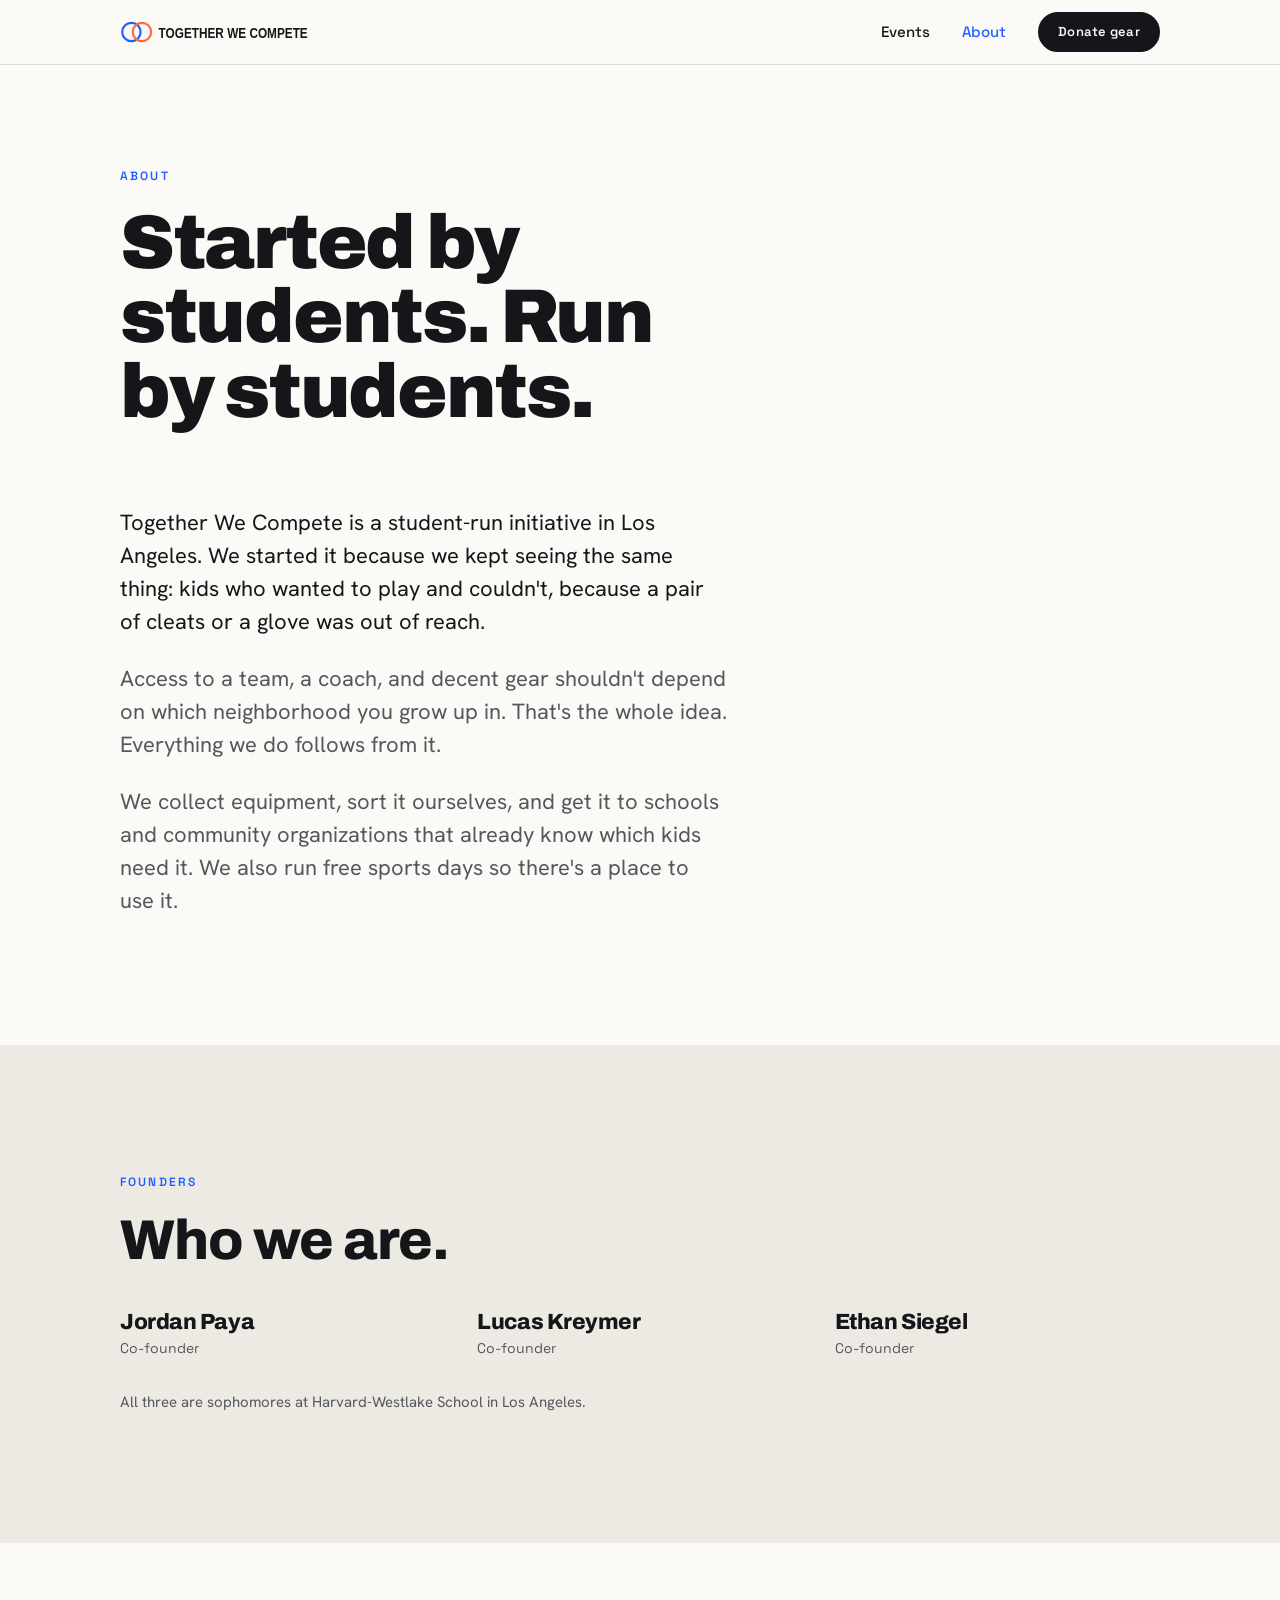
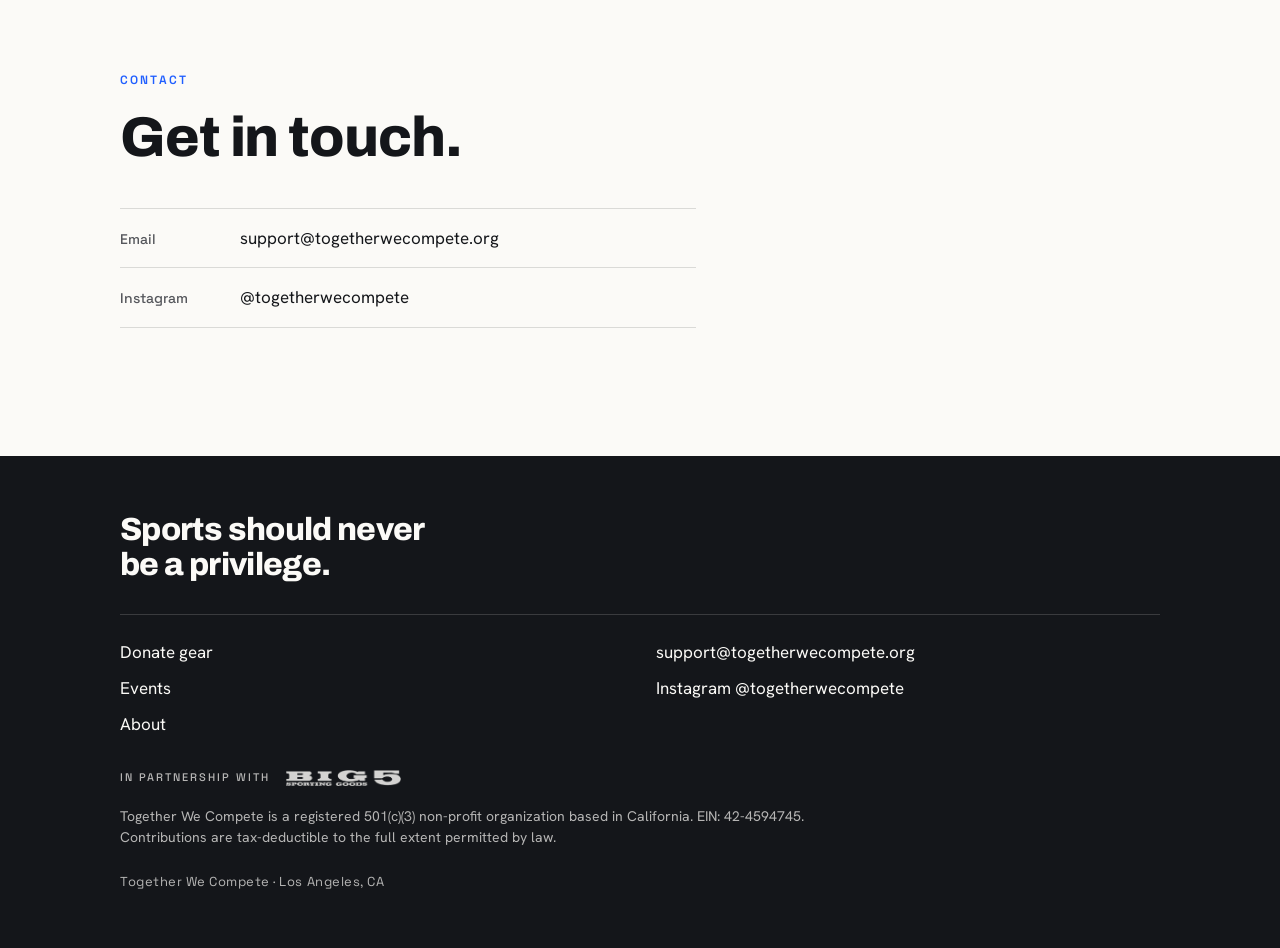
==== commit 2d219d1e: "Refine partner line and announcement bar Big 5 moves into the hero as a single-color wordmark; the a" ====
--- a/about.html
+++ b/about.html
@@ -9,7 +9,7 @@
   <link rel="preconnect" href="https://fonts.googleapis.com">
   <link rel="preconnect" href="https://fonts.gstatic.com" crossorigin>
   <link href="https://fonts.googleapis.com/css2?family=Archivo:wght@800;900&family=Hanken+Grotesk:wght@400;500;600&family=Space+Grotesk:wght@500;600&display=swap" rel="stylesheet">
-  <link rel="stylesheet" href="css/styles.css?v=b45af19">
+  <link rel="stylesheet" href="css/styles.css?v=d864286">
 </head>
 <body>
 
@@ -17,11 +17,12 @@
 
   <!-- Shared header. If you change it here, change it in the other three pages too. -->
   <div class="announce" data-until="2026-11-13">
-    <div class="container announce__inner">
-      <span class="announce__label">This week</span>
-      <p class="announce__text"><span class="announce__long">Gear drive at Harvard-Westlake Upper School, Monday to Friday, November 9 to 13.</span><span class="announce__short">Gear drive at Harvard-Westlake, Nov 9 to 13.</span></p>
-      <a class="announce__link" href="donate.html">What to bring</a>
-    </div>
+    <a class="container announce__inner" href="donate.html">
+      <span class="announce__dot" aria-hidden="true"></span>
+      <span class="announce__text"><strong>Gear drive this week</strong><span class="announce__where"> &middot; Harvard-Westlake Upper School</span> &middot; Nov 9&ndash;13</span>
+      <span class="announce__cta">What to bring</span>
+    </a>
+  </div>
   </div>
 
   <header class="site-header">
@@ -120,13 +121,13 @@
       </div>
       <p class="site-footer__partner">
         <span>In partnership with</span>
-        <a href="https://www.big5sportinggoods.com/" rel="noopener"><img src="assets/partners/big5.png" alt="Big 5 Sporting Goods" width="266" height="47" loading="lazy"></a>
+        <a href="https://www.big5sportinggoods.com/" rel="noopener"><img src="assets/partners/big5-white.png" alt="Big 5 Sporting Goods" width="252" height="35" loading="lazy"></a>
       </p>
       <p class="site-footer__legal">Together We Compete is a registered 501(c)(3) non-profit organization based in California. EIN: 42-4594745. Contributions are tax-deductible to the full extent permitted by law.</p>
       <p class="site-footer__meta">Together We Compete &middot; Los Angeles, CA</p>
     </div>
   </footer>
 
-  <script src="js/main.js?v=b45af19"></script>
+  <script src="js/main.js?v=d864286"></script>
 </body>
 </html>
--- a/css/styles.css
+++ b/css/styles.css
@@ -434,34 +434,27 @@
   max-width: 32rem;
 }
 
-/* Partner strip */
-.partner { padding-bottom: calc(var(--section-y) * 0.6); }
-.partner__card {
-  display: flex;
-  flex-wrap: wrap;
+/* Partner line (hero) */
+.hero__partner {
+  display: inline-flex;
   align-items: center;
-  gap: 0.9rem 1.5rem;
-  padding: 1.25rem 1.5rem;
-  border: 1.5px solid var(--ink);
-  border-radius: 16px;
+  gap: 1rem;
+  margin-top: 2.75rem;
+  padding-top: 1.25rem;
+  border-top: 1px solid var(--rule);
   text-decoration: none;
-  transition: border-color 160ms ease, background-color 160ms ease;
-}
-.partner__card:hover { border-color: var(--blue); background: #fff; }
-.partner__label {
-  font-family: var(--font-label);
-  font-weight: 600;
+}
+.hero__partner-label {
+  font-family: var(--font-label);
+  font-weight: 500;
   font-size: 0.6875rem;
   letter-spacing: 0.18em;
   text-transform: uppercase;
-  color: var(--page);
-  background: var(--ink);
-  padding: 0.35rem 0.7rem;
-  border-radius: 999px;
-}
-.partner__logo { height: 30px; width: auto; border-radius: 3px; }
-.partner__text { color: var(--body); font-weight: 500; flex: 1 1 16rem; }
-@media (min-width: 900px) { .partner__logo { height: 34px; } }
+  color: var(--body);
+}
+.hero__partner img { height: 18px; width: auto; opacity: 0.85; transition: opacity 160ms ease; }
+.hero__partner:hover img { opacity: 1; }
+@media (min-width: 900px) { .hero__partner img { height: 20px; } }
 
 .site-footer__partner {
   display: flex;
@@ -470,52 +463,57 @@
   gap: 0.6rem 1rem;
   margin-top: 2rem;
   font-family: var(--font-label);
-  font-size: 0.8125rem;
-  letter-spacing: 0.04em;
+  font-weight: 500;
+  font-size: 0.6875rem;
+  letter-spacing: 0.18em;
+  text-transform: uppercase;
   color: rgba(251, 250, 247, 0.7);
 }
-.site-footer__partner img { height: 24px; width: auto; border-radius: 2px; display: block; }
+.site-footer__partner img { height: 16px; width: auto; display: block; opacity: 0.85; }
+.site-footer__partner a:hover img { opacity: 1; }
 .site-footer__partner + .site-footer__legal { margin-top: 1.25rem; }
 
-/* Announcement bar */
-.announce { background: var(--orange); color: var(--ink); }
+/* Announcement bar: slim, dark, one line. The whole bar is a link. */
+.announce { background: var(--ink); color: var(--page); }
 .announce__inner {
   display: flex;
-  flex-wrap: wrap;
   align-items: center;
-  gap: 0.35rem 1rem;
-  min-height: 2.75rem;
-  padding-block: 0.6rem;
-  font-size: 0.9375rem;
-}
-.announce__label {
-  font-family: var(--font-label);
-  font-weight: 600;
-  font-size: 0.6875rem;
-  letter-spacing: 0.18em;
-  text-transform: uppercase;
-  padding: 0.25rem 0.55rem;
-  border: 1.5px solid var(--ink);
-  border-radius: 999px;
-}
-.announce__text { margin: 0; }
-.announce__link {
-  font-family: var(--font-label);
-  font-weight: 600;
+  justify-content: center;
+  gap: 0.75rem;
+  min-height: 2.5rem;
+  padding-block: 0.5rem;
+  font-family: var(--font-label);
+  font-size: 0.8125rem;
+  letter-spacing: 0.01em;
   text-decoration: none;
-  border-bottom: 2px solid var(--ink);
+}
+.announce__dot {
+  flex: 0 0 auto;
+  width: 0.5rem; height: 0.5rem;
+  border-radius: 50%;
+  background: var(--orange);
+  box-shadow: 0 0 0 0 rgba(255, 106, 61, 0.6);
+  animation: announce-pulse 2.4s ease-out infinite;
+}
+@keyframes announce-pulse {
+  0% { box-shadow: 0 0 0 0 rgba(255, 106, 61, 0.55); }
+  70%, 100% { box-shadow: 0 0 0 0.45rem rgba(255, 106, 61, 0); }
+}
+@media (prefers-reduced-motion: reduce) { .announce__dot { animation: none; } }
+.announce__text { color: rgba(251, 250, 247, 0.78); }
+.announce__text strong { font-weight: 600; color: var(--page); }
+.announce__cta {
+  font-weight: 600;
+  white-space: nowrap;
+  border-bottom: 1px solid rgba(251, 250, 247, 0.5);
   padding-bottom: 0.05rem;
-  margin-left: auto;
-  white-space: nowrap;
-}
-.announce__link:hover { color: var(--page); border-color: var(--page); }
-.announce__short { display: none; }
+  transition: color 160ms ease, border-color 160ms ease;
+}
+.announce__inner:hover .announce__cta { color: var(--orange); border-color: var(--orange); }
 @media (max-width: 639px) {
-  .announce__inner { min-height: 0; padding-block: 0.55rem; font-size: 0.875rem; }
-  .announce__label { display: none; }
-  .announce__long { display: none; }
-  .announce__short { display: inline; }
-  .announce__link { margin-left: auto; }
+  .announce__inner { justify-content: flex-start; font-size: 0.75rem; gap: 0.6rem; }
+  .announce__where { display: none; }
+  .announce__cta { margin-left: auto; }
 }
 
 /* Featured drive */
